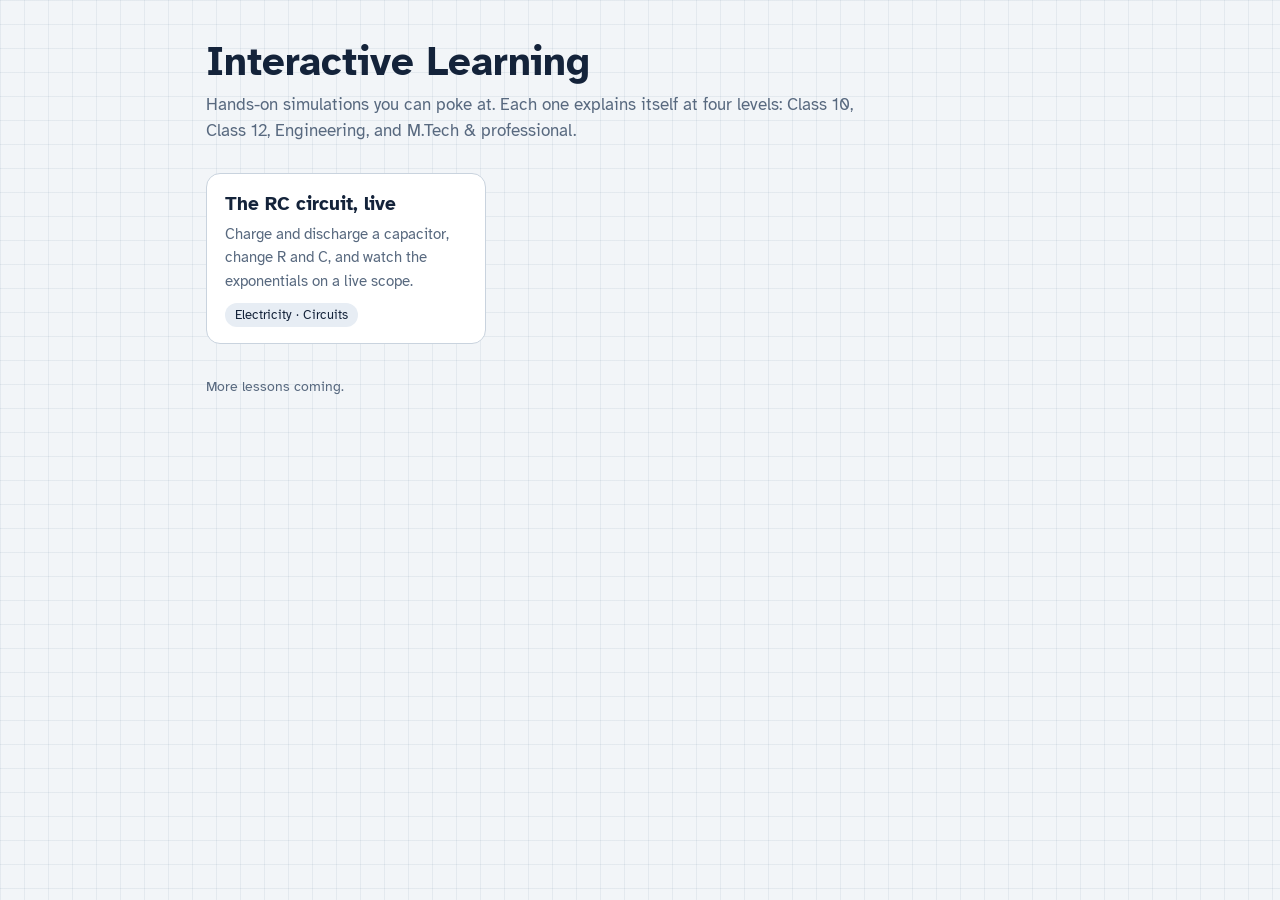
==== index.html @ 4063e0a2 "Add lesson index page, README and Pages config Co-Authored-By: Claude Opus 5.5 <noreply@anthropic.co" ====
<!DOCTYPE html>
<html lang="en">
<head>
<meta charset="utf-8">
<meta name="viewport" content="width=device-width, initial-scale=1, viewport-fit=cover">
<title>Interactive Learning</title>
<meta name="description" content="Hands-on simulations for physics and engineering, explained at four levels from Class 10 to M.Tech.">
<link rel="preconnect" href="https://fonts.googleapis.com">
<link rel="preconnect" href="https://fonts.gstatic.com" crossorigin>
<link href="https://fonts.googleapis.com/css2?family=Atkinson+Hyperlegible:wght@400;700&display=swap" rel="stylesheet">
<style>
:root{
  --paper:#F2F5F8; --grid:rgba(36,72,120,.07); --panel:#FFFFFF; --ink:#14233A; --muted:#58697F;
  --line:#C9D3DE; --accent:#2A5BD7; --soft:#E7EDF4; color-scheme:light;
}
@media (prefers-color-scheme:dark){
  :root:not([data-theme="light"]){
    --paper:#0E1621; --grid:rgba(150,185,230,.06); --panel:#152131; --ink:#E4ECF6; --muted:#93A4BA;
    --line:#2A3B51; --accent:#79A2FF; --soft:#1C2B3E; color-scheme:dark;
  }
}
:root[data-theme="dark"]{
  --paper:#0E1621; --grid:rgba(150,185,230,.06); --panel:#152131; --ink:#E4ECF6; --muted:#93A4BA;
  --line:#2A3B51; --accent:#79A2FF; --soft:#1C2B3E; color-scheme:dark;
}
*,*::before,*::after{box-sizing:border-box}
body{
  margin:0; background:var(--paper); color:var(--ink);
  font-family:"Atkinson Hyperlegible",system-ui,-apple-system,"Segoe UI",sans-serif;
  font-size:17px; line-height:1.55;
  background-image:linear-gradient(var(--grid) 1px,transparent 1px),linear-gradient(90deg,var(--grid) 1px,transparent 1px);
  background-size:24px 24px;
}
.wrap{max-width:900px;margin:0 auto;padding:40px 16px 60px}
h1{font-size:clamp(28px,5vw,40px);line-height:1.1;margin:0 0 8px}
.lede{margin:0 0 28px;color:var(--muted);max-width:60ch}
.list{display:grid;grid-template-columns:repeat(auto-fill,minmax(min(100%,260px),1fr));gap:14px}
.card{display:block;background:var(--panel);border:1px solid var(--line);border-radius:14px;padding:16px 18px;color:inherit;text-decoration:none}
.card:hover{border-color:var(--accent)}
.card:focus-visible{outline:3px solid var(--accent);outline-offset:2px}
.card h2{font-size:19px;margin:0 0 4px}
.card p{margin:0;color:var(--muted);font-size:15px}
.tag{display:inline-block;margin-top:10px;font-size:13px;background:var(--soft);border-radius:20px;padding:2px 10px}
footer{margin-top:32px;font-size:14px;color:var(--muted)}
</style>
</head>
<body>
<div class="wrap">
  <h1>Interactive Learning</h1>
  <p class="lede">Hands-on simulations you can poke at. Each one explains itself at four levels: Class 10, Class 12, Engineering, and M.Tech &amp; professional.</p>
  <div class="list">
    <a class="card" href="rc-circuit-explorer.html">
      <h2>The RC circuit, live</h2>
      <p>Charge and discharge a capacitor, change R and C, and watch the exponentials on a live scope.</p>
      <span class="tag">Electricity · Circuits</span>
    </a>
  </div>
  <footer>More lessons coming.</footer>
</div>
</body>
</html>
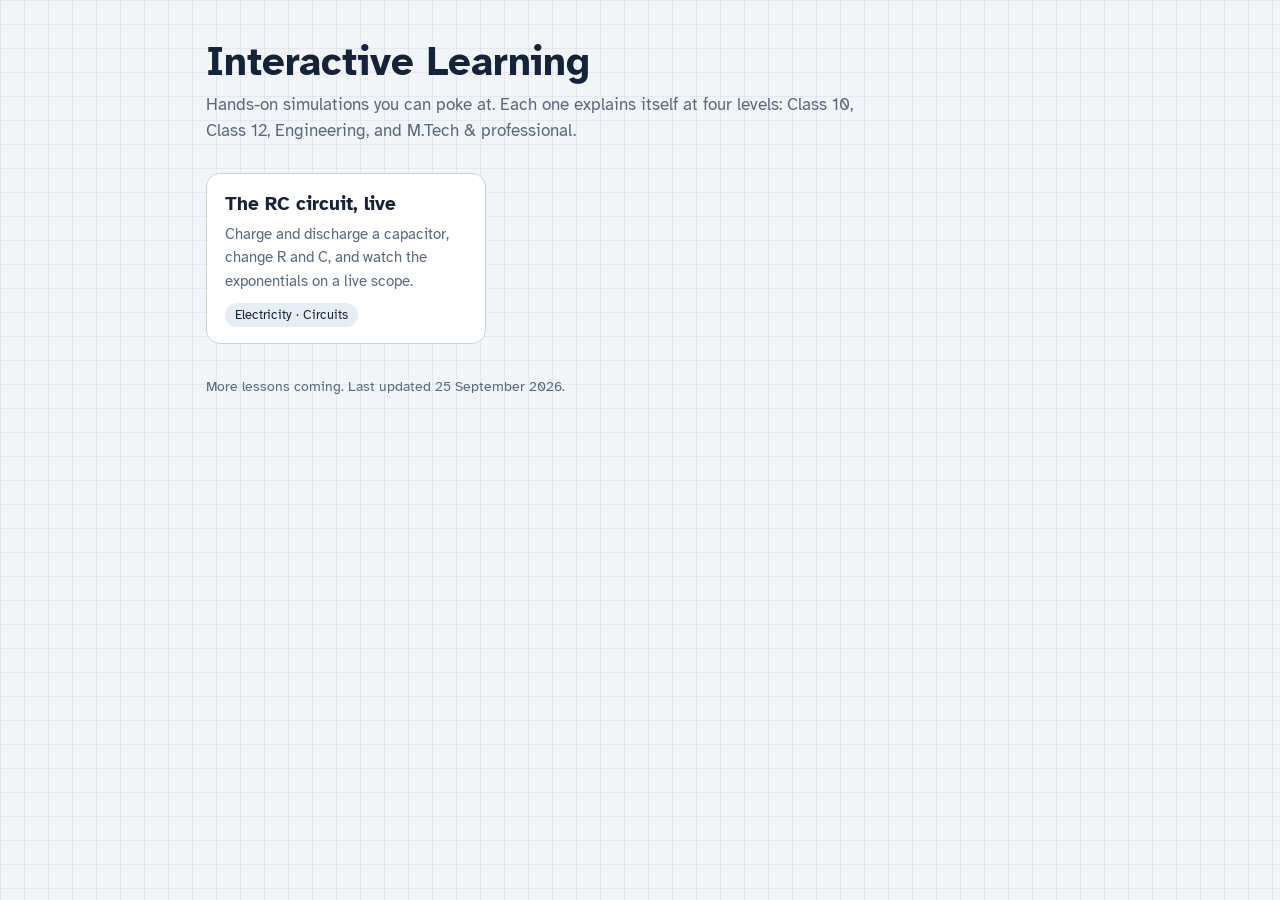
==== commit 3f5554a0: "Fix sideways scroll on narrow screens; add last-updated date to home page The mobile grid used a pla" ====
--- a/index.html
+++ b/index.html
@@ -55,7 +55,7 @@
       <span class="tag">Electricity · Circuits</span>
     </a>
   </div>
-  <footer>More lessons coming.</footer>
+  <footer>More lessons coming. Last updated 25 September 2026.</footer>
 </div>
 </body>
 </html>
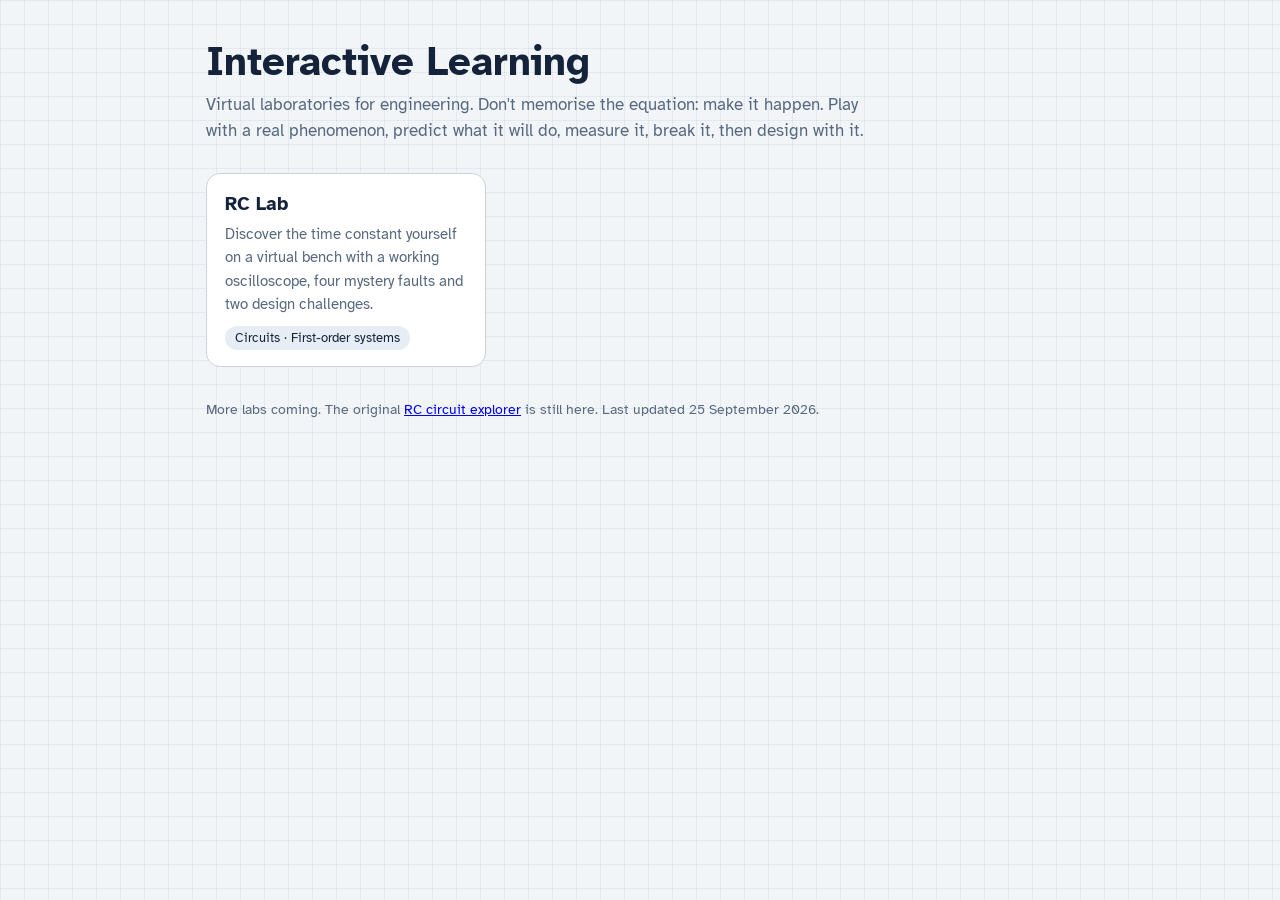
==== commit 4c614e7b: "Rebuild the RC lesson as an interactive lab The RC lesson becomes a virtual bench where the learner " ====
--- a/index.html
+++ b/index.html
@@ -47,15 +47,15 @@
 <body>
 <div class="wrap">
   <h1>Interactive Learning</h1>
-  <p class="lede">Hands-on simulations you can poke at. Each one explains itself at four levels: Class 10, Class 12, Engineering, and M.Tech &amp; professional.</p>
+  <p class="lede">Virtual laboratories for engineering. Don't memorise the equation: make it happen. Play with a real phenomenon, predict what it will do, measure it, break it, then design with it.</p>
   <div class="list">
-    <a class="card" href="rc-circuit-explorer.html">
-      <h2>The RC circuit, live</h2>
-      <p>Charge and discharge a capacitor, change R and C, and watch the exponentials on a live scope.</p>
-      <span class="tag">Electricity · Circuits</span>
+    <a class="card" href="rc/">
+      <h2>RC Lab</h2>
+      <p>Discover the time constant yourself on a virtual bench with a working oscilloscope, four mystery faults and two design challenges.</p>
+      <span class="tag">Circuits · First-order systems</span>
     </a>
   </div>
-  <footer>More lessons coming. Last updated 25 September 2026.</footer>
+  <footer>More labs coming. The original <a href="rc-circuit-explorer.html">RC circuit explorer</a> is still here. Last updated 25 September 2026.</footer>
 </div>
 </body>
 </html>
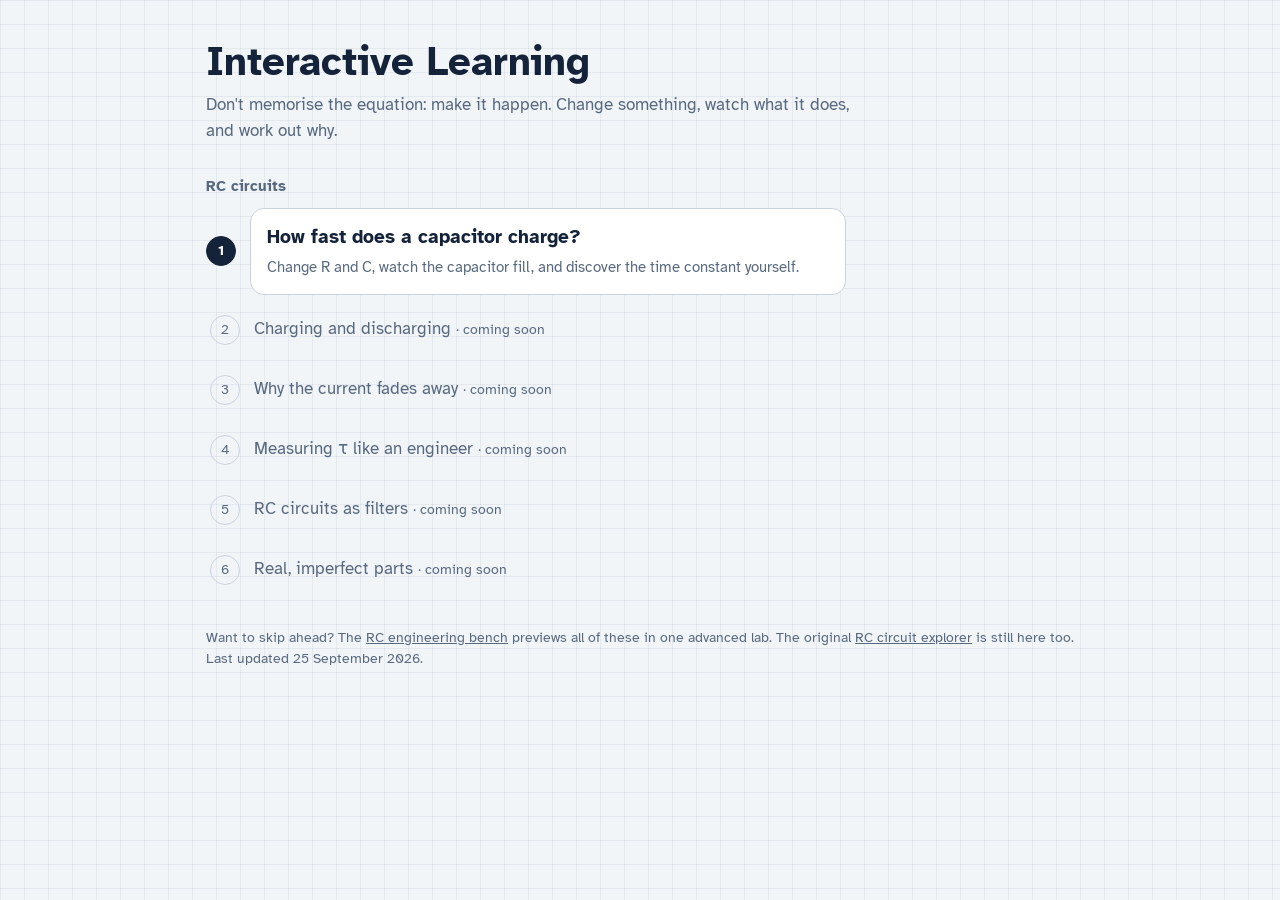
==== commit 52868773: "Simplify RC lesson 1 around one idea; move the full lab to rc/bench A student walkthrough found 38 c" ====
--- a/index.html
+++ b/index.html
@@ -4,7 +4,7 @@
 <meta charset="utf-8">
 <meta name="viewport" content="width=device-width, initial-scale=1, viewport-fit=cover">
 <title>Interactive Learning</title>
-<meta name="description" content="Hands-on simulations for physics and engineering, explained at four levels from Class 10 to M.Tech.">
+<meta name="description" content="Interactive engineering lessons: change something, watch what happens, and discover the equation yourself.">
 <link rel="preconnect" href="https://fonts.googleapis.com">
 <link rel="preconnect" href="https://fonts.gstatic.com" crossorigin>
 <link href="https://fonts.googleapis.com/css2?family=Atkinson+Hyperlegible:wght@400;700&display=swap" rel="stylesheet">
@@ -42,20 +42,31 @@
 .card p{margin:0;color:var(--muted);font-size:15px}
 .tag{display:inline-block;margin-top:10px;font-size:13px;background:var(--soft);border-radius:20px;padding:2px 10px}
 footer{margin-top:32px;font-size:14px;color:var(--muted)}
+footer a{color:inherit}
+.path{list-style:none;padding:0;margin:0;display:grid;gap:10px;max-width:640px}
+.path li{display:flex;gap:14px;align-items:center;color:var(--muted);padding:10px 4px}
+.path .n{width:30px;height:30px;border-radius:50%;border:1px solid var(--line);display:grid;place-items:center;font-size:14px;flex:none}
+.path .card{flex:1;padding:14px 16px;color:var(--ink)}
+.path li.now{padding:0}
+.path li.now .n{background:var(--ink);color:var(--panel);border-color:var(--ink);font-weight:700}
+h2.sec{font-size:15px;margin:30px 0 10px;color:var(--muted);font-weight:700}
 </style>
 </head>
 <body>
 <div class="wrap">
   <h1>Interactive Learning</h1>
-  <p class="lede">Virtual laboratories for engineering. Don't memorise the equation: make it happen. Play with a real phenomenon, predict what it will do, measure it, break it, then design with it.</p>
-  <div class="list">
-    <a class="card" href="rc/">
-      <h2>RC Lab</h2>
-      <p>Discover the time constant yourself on a virtual bench with a working oscilloscope, four mystery faults and two design challenges.</p>
-      <span class="tag">Circuits · First-order systems</span>
-    </a>
-  </div>
-  <footer>More labs coming. The original <a href="rc-circuit-explorer.html">RC circuit explorer</a> is still here. Last updated 25 September 2026.</footer>
+  <p class="lede">Don't memorise the equation: make it happen. Change something, watch what it does, and work out why.</p>
+  <h2 class="sec">RC circuits</h2>
+  <ol class="path">
+    <li class="now"><span class="n">1</span>
+      <a class="card" href="rc/"><h2>How fast does a capacitor charge?</h2><p>Change R and C, watch the capacitor fill, and discover the time constant yourself.</p></a></li>
+    <li><span class="n">2</span><span>Charging and discharging <small>· coming soon</small></span></li>
+    <li><span class="n">3</span><span>Why the current fades away <small>· coming soon</small></span></li>
+    <li><span class="n">4</span><span>Measuring τ like an engineer <small>· coming soon</small></span></li>
+    <li><span class="n">5</span><span>RC circuits as filters <small>· coming soon</small></span></li>
+    <li><span class="n">6</span><span>Real, imperfect parts <small>· coming soon</small></span></li>
+  </ol>
+  <footer>Want to skip ahead? The <a href="rc/bench/">RC engineering bench</a> previews all of these in one advanced lab. The original <a href="rc-circuit-explorer.html">RC circuit explorer</a> is still here too. Last updated 25 September 2026.</footer>
 </div>
 </body>
 </html>
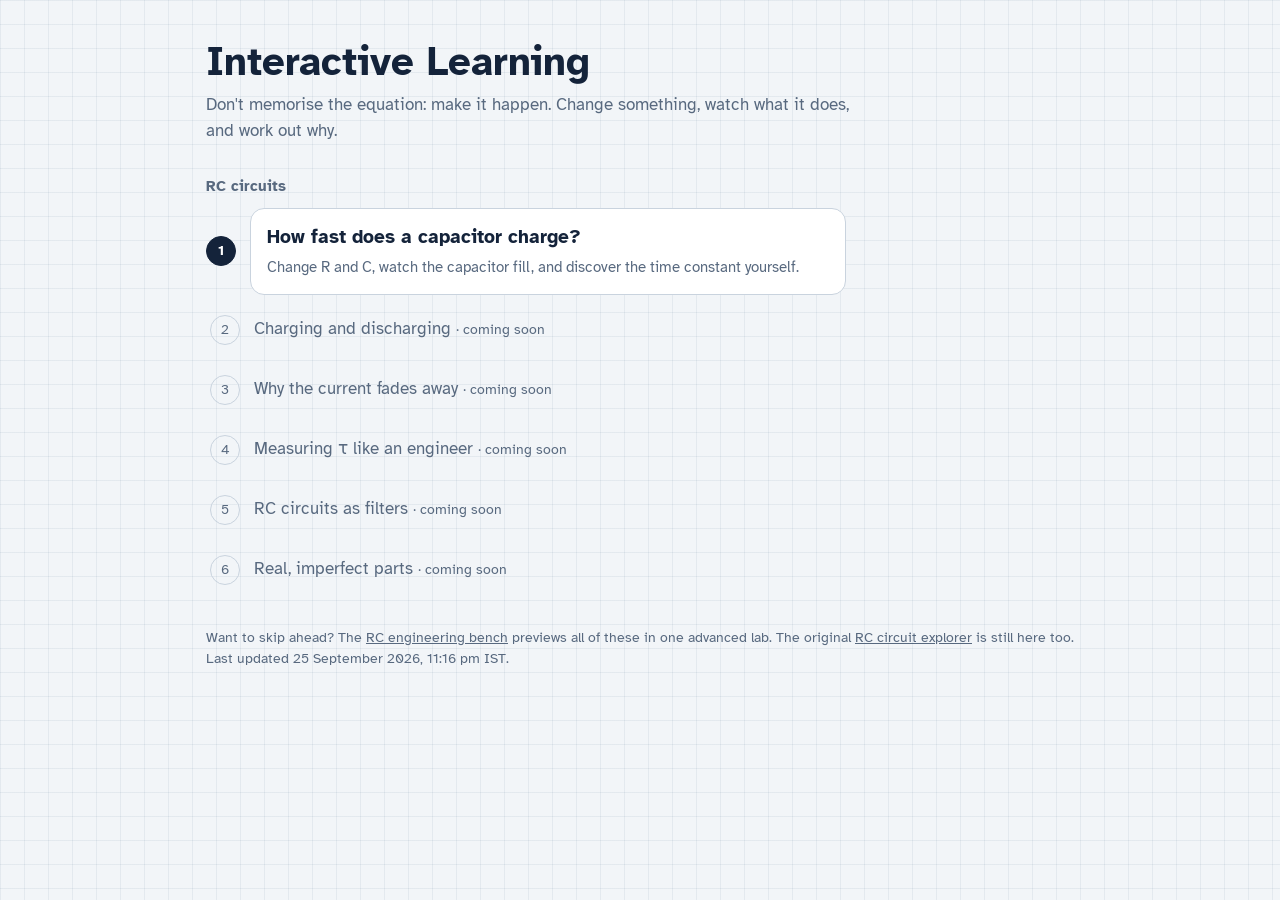
==== commit eade4f2a: "Desktop layout: knobs beside the circuit, above the scope; auto timestamp Bench on desktop: the swit" ====
--- a/index.html
+++ b/index.html
@@ -66,7 +66,24 @@
     <li><span class="n">5</span><span>RC circuits as filters <small>· coming soon</small></span></li>
     <li><span class="n">6</span><span>Real, imperfect parts <small>· coming soon</small></span></li>
   </ol>
-  <footer>Want to skip ahead? The <a href="rc/bench/">RC engineering bench</a> previews all of these in one advanced lab. The original <a href="rc-circuit-explorer.html">RC circuit explorer</a> is still here too. Last updated 25 September 2026.</footer>
+  <footer>Want to skip ahead? The <a href="rc/bench/">RC engineering bench</a> previews all of these in one advanced lab. The original <a href="rc-circuit-explorer.html">RC circuit explorer</a> is still here too. Last updated <time id="updated" datetime="2026-09-25T23:16+05:30">25 September 2026, 11:16 pm IST</time>.</footer>
 </div>
+<script>
+// Show when the site last changed: the time of the latest commit on GitHub, in IST.
+// If GitHub can't be reached, the text written above stays as it is.
+(async () => {
+  const el = document.getElementById("updated");
+  try {
+    const r = await fetch("https://api.github.com/repos/varshithkh-bot/interactive-learning/commits?per_page=1");
+    if (!r.ok) return;
+    const [c] = await r.json();
+    const d = new Date(c.commit.committer.date);
+    const f = new Intl.DateTimeFormat("en-IN", { timeZone: "Asia/Kolkata", day: "numeric", month: "long", year: "numeric", hour: "numeric", minute: "2-digit", hour12: true }).formatToParts(d);
+    const part = t => f.find(x => x.type === t)?.value;
+    el.textContent = `${part("day")} ${part("month")} ${part("year")}, ${part("hour")}:${part("minute")} ${part("dayPeriod").toLowerCase()} IST`;
+    el.dateTime = d.toISOString();
+  } catch { /* offline or rate-limited: keep the fallback */ }
+})();
+</script>
 </body>
 </html>
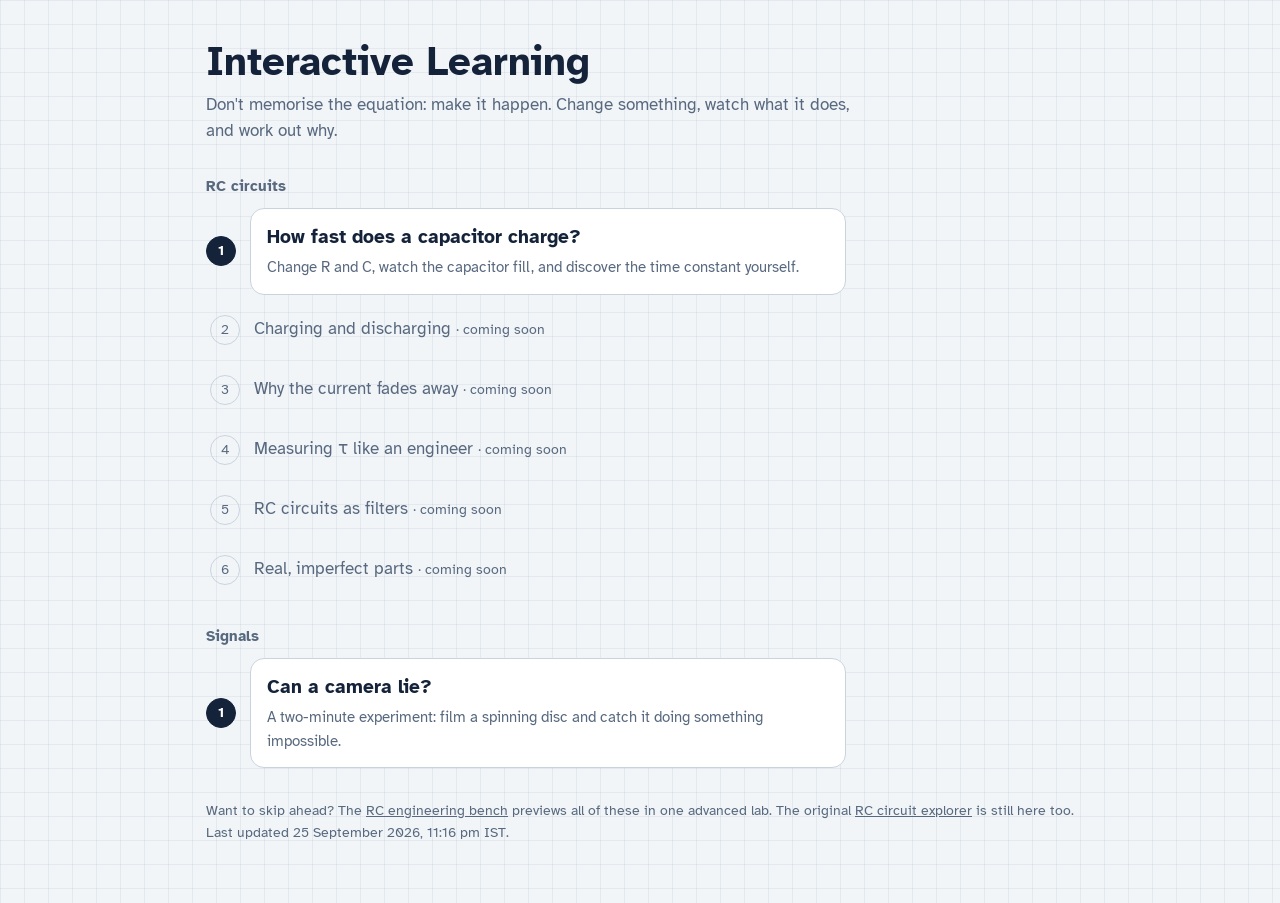
==== commit 206aad1a: "Add "Can a camera lie?": a two-minute sampling and aliasing experiment One dot on a spinning disc, s" ====
--- a/index.html
+++ b/index.html
@@ -66,6 +66,11 @@
     <li><span class="n">5</span><span>RC circuits as filters <small>· coming soon</small></span></li>
     <li><span class="n">6</span><span>Real, imperfect parts <small>· coming soon</small></span></li>
   </ol>
+  <h2 class="sec">Signals</h2>
+  <ol class="path">
+    <li class="now"><span class="n">1</span>
+      <a class="card" href="sampling/"><h2>Can a camera lie?</h2><p>A two-minute experiment: film a spinning disc and catch it doing something impossible.</p></a></li>
+  </ol>
   <footer>Want to skip ahead? The <a href="rc/bench/">RC engineering bench</a> previews all of these in one advanced lab. The original <a href="rc-circuit-explorer.html">RC circuit explorer</a> is still here too. Last updated <time id="updated" datetime="2026-09-25T23:16+05:30">25 September 2026, 11:16 pm IST</time>.</footer>
 </div>
 <script>
